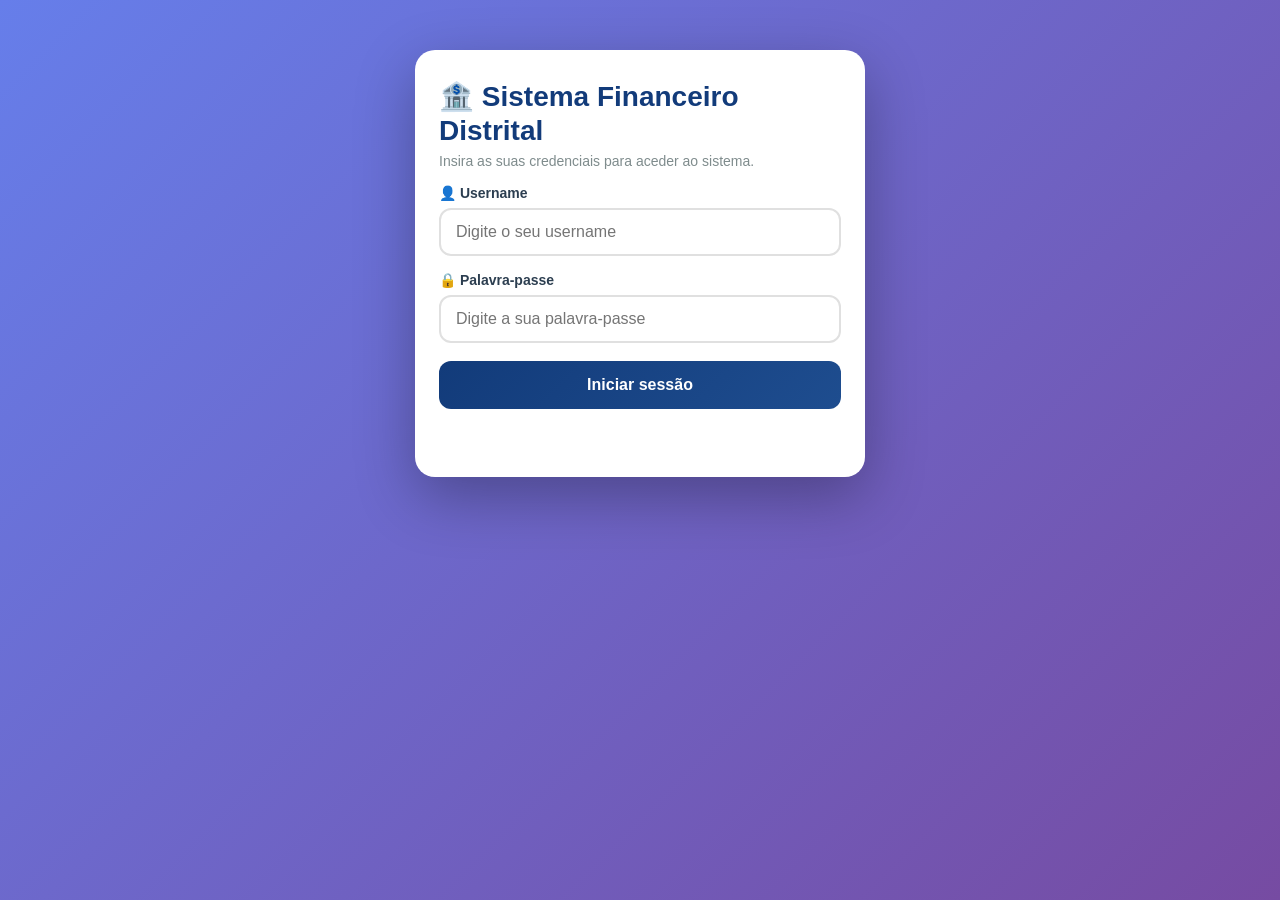
==== index.html @ 02a8eeae "Add files via upload" ====
<!DOCTYPE html>
<html lang="pt">
<head>
  <meta charset="UTF-8">
  <meta name="viewport" content="width=device-width, initial-scale=1.0, maximum-scale=1.0">
  <title>Systema Financeiro Distrital</title>
  <link rel="stylesheet" href="style.css">
</head>
<body>
  <div id="authView" class="auth-wrap">
    <h1>🏦 Sistema Financeiro Distrital</h1>
    <p>Insira as suas credenciais para aceder ao sistema.</p>

    <label for="username">👤 Username</label>
    <input id="username" type="text" autocomplete="off" placeholder="Digite o seu username">

    <label for="password">🔒 Palavra-passe</label>
    <input id="password" type="password" autocomplete="off" placeholder="Digite a sua palavra-passe">

    <button id="btnLogin" onclick="login()">Iniciar sessão</button>

    <div id="msg" class="msg"></div>
  </div>

  <div id="appView" class="wrap hidden">
    <div class="topbar">
      <div>
        <h1>📊 Dashboard Financeiro</h1>
        <p id="welcomeText" class="muted">Bem-vindo ao sistema.</p>
      </div>
      <div class="actions">
        <button class="info" onclick="openDashboard()">🔄 Actualizar</button>
        <button class="danger" onclick="logout()">🚪 Terminar sessão</button>
      </div>
    </div>

    <div class="grid">
      <div class="card"><div class="card-title">👤 Utilizador</div><div id="kpiUser" class="card-value">-</div></div>
      <div class="card"><div class="card-title">🎯 Perfil</div><div id="kpiPerfil" class="card-value profile-value">-</div></div>
      <div class="card"><div class="card-title">⛪ Igreja</div><div id="kpiIgreja" class="card-value">-</div></div>
      <div class="card"><div class="card-title">💰 Saldo Actual</div><div id="kpiSaldo" class="card-value">0,00 MZN</div></div>
    </div>

    <div class="layout">
      <div class="card">
        <!-- Hamburger toggle (visible on mobile only) -->
        <button class="menu-toggle" id="menuToggle" onclick="toggleMenu()" aria-label="Abrir menu">
          <div class="hamburger">
            <span></span>
            <span></span>
            <span></span>
          </div>
          Menu Principal
        </button>
        <h2 style="margin-bottom:10px;" class="desktop-only">📋 Menu Principal</h2>
        <ul id="menuList" class="menu-list"></ul>
      </div>

      <div class="card">
        <h2 id="contentTitle">Dashboard</h2>
        <div id="contentArea" class="muted">A carregar...</div>
      </div>
    </div>
  </div>

  <script src="config.js?v=3"></script>
  <script src="app.js?v=3"></script>
</body>
</html>
---- style.css ----
* {
  box-sizing: border-box;
  -webkit-tap-highlight-color: transparent;
}

body {
  font-family: 'Segoe UI', Tahoma, Geneva, Verdana, sans-serif;
  background: linear-gradient(135deg, #667eea 0%, #764ba2 100%);
  margin: 0;
  padding: 10px;
  min-height: 100vh;
}

/* ── AUTH ─────────────────────────────────────────── */

.auth-wrap {
  max-width: 450px;
  margin: 40px auto;
  background: #fff;
  padding: 30px 24px;
  border-radius: 20px;
  box-shadow: 0 20px 60px rgba(0,0,0,0.3);
  animation: slideUp 0.5s ease;
}

/* ── APP WRAPPER ──────────────────────────────────── */

.wrap {
  max-width: 1400px;
  margin: 0 auto;
  background: #fff;
  padding: 16px;
  border-radius: 16px;
  box-shadow: 0 20px 60px rgba(0,0,0,0.3);
  animation: fadeIn 0.5s ease;
}

/* ── ANIMATIONS ───────────────────────────────────── */

@keyframes fadeIn {
  from { opacity: 0; transform: translateY(20px); }
  to   { opacity: 1; transform: translateY(0); }
}

@keyframes slideUp {
  from { opacity: 0; transform: translateY(50px); }
  to   { opacity: 1; transform: translateY(0); }
}

@keyframes slideDown {
  from { opacity: 0; transform: translateY(-10px); }
  to   { opacity: 1; transform: translateY(0); }
}

/* ── TYPOGRAPHY ───────────────────────────────────── */

h1 {
  font-size: clamp(18px, 4vw, 28px);
  margin: 0 0 6px;
  color: #123b7a;
  display: flex;
  align-items: center;
  gap: 8px;
  line-height: 1.2;
}

h2 {
  font-size: clamp(16px, 3vw, 20px);
  margin: 0 0 15px;
  color: #2c3e50;
}

h3 {
  font-size: clamp(15px, 2.5vw, 18px);
  margin: 0 0 12px;
  color: #34495e;
}

p {
  color: #7f8c8d;
  margin-top: 0;
  font-size: 14px;
}

/* ── FORMS ────────────────────────────────────────── */

label {
  display: block;
  margin: 16px 0 7px;
  font-weight: 600;
  color: #2c3e50;
  font-size: 14px;
}

input, select, textarea {
  width: 100%;
  padding: 13px 15px;
  border: 2px solid #e0e0e0;
  border-radius: 12px;
  box-sizing: border-box;
  font-size: 16px; /* prevents iOS zoom on focus */
  transition: all 0.3s ease;
  font-family: inherit;
  -webkit-appearance: none;
  appearance: none;
}

input:focus, select:focus, textarea:focus {
  outline: none;
  border-color: #123b7a;
  box-shadow: 0 0 0 3px rgba(18,59,122,0.1);
}

textarea {
  min-height: 90px;
  resize: vertical;
}

/* ── BUTTONS ──────────────────────────────────────── */

button {
  width: 100%;
  margin-top: 18px;
  padding: 14px 20px;
  border: 0;
  border-radius: 12px;
  background: linear-gradient(135deg, #123b7a 0%, #1e4d8f 100%);
  color: #fff;
  font-weight: 700;
  cursor: pointer;
  transition: all 0.3s ease;
  font-size: 16px;
  touch-action: manipulation;
  min-height: 48px; /* accessible tap target */
}

button:hover {
  transform: translateY(-2px);
  box-shadow: 0 5px 15px rgba(18,59,122,0.3);
}

button:active {
  transform: translateY(0);
  opacity: 0.88;
}

button.secondary { background: linear-gradient(135deg, #6c757d 0%, #5a6268 100%); }
button.danger    { background: linear-gradient(135deg, #dc3545 0%, #c82333 100%); }
button.success   { background: linear-gradient(135deg, #28a745 0%, #218838 100%); }
button.info      { background: linear-gradient(135deg, #17a2b8 0%, #138496 100%); }

button:disabled {
  opacity: 0.6;
  cursor: not-allowed;
  transform: none;
}

/* ── MESSAGES ─────────────────────────────────────── */

.msg {
  margin-top: 14px;
  padding: 12px;
  border-radius: 10px;
  font-size: 14px;
  animation: fadeIn 0.3s ease;
}

.ok   { background: #d4edda; color: #155724; border: 1px solid #c3e6cb; }
.err  { background: #f8d7da; color: #721c24; border: 1px solid #f5c6cb; }
.info { background: #d1ecf1; color: #0c5460; border: 1px solid #bee5eb; }

/* ── BOX ──────────────────────────────────────────── */

.box {
  margin-top: 20px;
  padding: 16px;
  background: #f8f9fa;
  border-radius: 14px;
  border: 1px solid #e9ecef;
}

/* ── TOP BAR ──────────────────────────────────────── */

.topbar {
  display: flex;
  justify-content: space-between;
  align-items: flex-start;
  gap: 12px;
  margin-bottom: 20px;
  padding-bottom: 14px;
  border-bottom: 2px solid #e9ecef;
  flex-wrap: wrap;
}

.topbar .actions {
  display: flex;
  gap: 8px;
  flex-wrap: wrap;
  flex-shrink: 0;
}

.topbar .actions button {
  width: auto;
  margin-top: 0;
  padding: 10px 16px;
  font-size: 14px;
  min-height: 44px;
}

/* ── KPI GRID ─────────────────────────────────────── */

.grid {
  display: grid;
  grid-template-columns: repeat(auto-fit, minmax(140px, 1fr));
  gap: 12px;
  margin-top: 16px;
}

.card {
  background: linear-gradient(135deg, #fff 0%, #f8f9fa 100%);
  border: 1px solid #e9ecef;
  border-radius: 14px;
  padding: 16px;
  transition: all 0.3s ease;
  cursor: pointer;
}

.card:active {
  transform: scale(0.97);
}

.card-title {
  font-size: 11px;
  color: #6c757d;
  margin-bottom: 8px;
  text-transform: uppercase;
  letter-spacing: 0.8px;
  font-weight: 600;
}

.card-value {
  font-size: clamp(18px, 4vw, 26px);
  font-weight: 700;
  color: #123b7a;
  line-height: 1.2;
  word-break: break-word;
}

.card-value.profile-value {
  font-size: clamp(13px, 3vw, 17px);
  word-break: break-word;
}

/* ── HAMBURGER MENU BUTTON ────────────────────────── */

.menu-toggle {
  display: none;
  background: none;
  border: none;
  padding: 8px;
  margin: 0 0 12px;
  width: auto;
  min-height: unset;
  cursor: pointer;
  border-radius: 10px;
  transition: background 0.2s;
  align-items: center;
  gap: 8px;
  font-size: 14px;
  font-weight: 600;
  color: #123b7a;
}

.menu-toggle:hover {
  background: #e8f0fe;
  transform: none;
  box-shadow: none;
}

.menu-toggle .hamburger {
  display: flex;
  flex-direction: column;
  gap: 5px;
  width: 22px;
}

.menu-toggle .hamburger span {
  display: block;
  height: 2px;
  background: #123b7a;
  border-radius: 2px;
  transition: all 0.3s ease;
}

.menu-toggle.open .hamburger span:nth-child(1) {
  transform: translateY(7px) rotate(45deg);
}
.menu-toggle.open .hamburger span:nth-child(2) {
  opacity: 0;
  transform: scaleX(0);
}
.menu-toggle.open .hamburger span:nth-child(3) {
  transform: translateY(-7px) rotate(-45deg);
}

/* ── LAYOUT (sidebar + content) ──────────────────── */

.layout {
  display: grid;
  grid-template-columns: 260px 1fr;
  gap: 20px;
  margin-top: 20px;
}

/* ── MENU LIST ────────────────────────────────────── */

.menu-list {
  list-style: none;
  padding: 0;
  margin: 0;
}

.menu-list li {
  padding: 13px 15px;
  margin-bottom: 4px;
  border-radius: 10px;
  font-size: 14px;
  cursor: pointer;
  transition: all 0.25s ease;
  color: #495057;
  min-height: 44px;
  display: flex;
  align-items: center;
}

.menu-list li:hover {
  background: #e8f0fe;
  transform: translateX(4px);
}

.menu-list li.active {
  background: linear-gradient(135deg, #123b7a 0%, #1e4d8f 100%);
  color: #fff;
}

/* ── MISC ─────────────────────────────────────────── */

.muted {
  color: #6c757d;
  font-size: 14px;
}

.hidden {
  display: none !important;
}

/* ── TABLE ────────────────────────────────────────── */

table {
  width: 100%;
  border-collapse: collapse;
  font-size: 14px;
}

th {
  text-align: left;
  padding: 11px 10px;
  background: #f8f9fa;
  font-weight: 600;
  color: #495057;
  border-bottom: 2px solid #dee2e6;
  white-space: nowrap;
}

td {
  text-align: left;
  padding: 11px 10px;
  border-bottom: 1px solid #e9ecef;
  vertical-align: top;
}

tr:hover { background: #f8f9fa; }

/* ── ROW ACTIONS ──────────────────────────────────── */

.row-actions {
  display: flex;
  gap: 6px;
  flex-wrap: wrap;
}

.row-actions button {
  width: auto;
  margin-top: 0;
  padding: 8px 12px;
  font-size: 12px;
  min-height: 36px;
}

/* ── SECTION GRID ─────────────────────────────────── */

.section-grid {
  display: grid;
  grid-template-columns: repeat(auto-fit, minmax(300px, 1fr));
  gap: 16px;
  margin-bottom: 16px;
}

/* ── BADGES ───────────────────────────────────────── */

hr.soft {
  border: none;
  border-top: 2px solid #e9ecef;
  margin: 18px 0;
}

.badge {
  display: inline-block;
  padding: 4px 8px;
  border-radius: 6px;
  font-size: 11px;
  font-weight: 600;
}

.badge-success { background: #d4edda; color: #155724; }
.badge-warning { background: #fff3cd; color: #856404; }
.badge-danger  { background: #f8d7da; color: #721c24; }
.badge-info    { background: #d1ecf1; color: #0c5460; }

/* ════════════════════════════════════════════════════
   RESPONSIVE BREAKPOINTS
   ════════════════════════════════════════════════════ */

/* ── TABLET ≤ 900px ───────────────────────────────── */
@media (max-width: 900px) {
  .layout {
    grid-template-columns: 220px 1fr;
    gap: 16px;
  }

  .grid {
    grid-template-columns: repeat(auto-fit, minmax(130px, 1fr));
  }

  .wrap {
    padding: 14px;
  }
}

/* ── MOBILE ≤ 680px ───────────────────────────────── */
@media (max-width: 680px) {

  body {
    padding: 0;
    background: #f0f2f5;
  }

  /* Auth form fills the screen on mobile */
  .auth-wrap {
    margin: 0;
    min-height: 100vh;
    border-radius: 0;
    padding: 40px 20px 30px;
    box-shadow: none;
    display: flex;
    flex-direction: column;
    justify-content: center;
  }

  /* App wrapper fills screen */
  .wrap {
    border-radius: 0;
    padding: 12px;
    box-shadow: none;
    min-height: 100vh;
  }

  /* Top bar stacks title & buttons */
  .topbar {
    flex-direction: column;
    align-items: stretch;
    gap: 10px;
  }

  .topbar .actions {
    width: 100%;
  }

  .topbar .actions button {
    flex: 1;
    min-width: 0;
    padding: 11px 10px;
    font-size: 13px;
  }

  /* KPI cards: 2 columns */
  .grid {
    grid-template-columns: 1fr 1fr;
    gap: 10px;
    margin-top: 12px;
  }

  .card {
    padding: 13px 11px;
    border-radius: 12px;
  }

  .card-value {
    font-size: 17px;
  }

  .card-title {
    font-size: 10px;
  }

  /* Show hamburger, hide sidebar card heading */
  .menu-toggle {
    display: flex;
  }

  /* Sidebar collapses into a slide-down drawer */
  .layout {
    grid-template-columns: 1fr;
    gap: 0;
    margin-top: 12px;
  }

  /* Sidebar card */
  .layout > .card:first-child {
    border-radius: 12px;
    padding: 12px;
    margin-bottom: 12px;
  }

  /* Menu list hidden by default on mobile */
  .layout > .card:first-child .menu-list {
    display: none;
    animation: slideDown 0.25s ease;
  }

  .layout > .card:first-child .menu-list.open {
    display: block;
  }

  /* Menu items larger tap targets */
  .menu-list li {
    padding: 14px 14px;
    font-size: 15px;
    border-radius: 10px;
    min-height: 50px;
  }

  /* Content card */
  .layout > .card:last-child {
    border-radius: 12px;
    padding: 14px;
  }

  /* Tables scroll horizontally */
  .box > div[style*="overflow"],
  .overflow-table {
    overflow-x: auto;
    -webkit-overflow-scrolling: touch;
  }

  table {
    min-width: 400px;
  }

  th, td {
    padding: 9px 8px;
    font-size: 13px;
  }

  /* Section grid single column */
  .section-grid {
    grid-template-columns: 1fr;
    gap: 12px;
  }

  .box {
    padding: 13px;
    margin-top: 14px;
  }

  h1 {
    font-size: 19px;
  }

  h2 {
    font-size: 16px;
    margin-bottom: 10px;
  }

  /* Row action buttons stack */
  .row-actions {
    flex-direction: column;
    gap: 5px;
  }

  .row-actions button {
    width: 100%;
    text-align: center;
  }
}

/* ── SMALL MOBILE ≤ 380px ─────────────────────────── */
@media (max-width: 380px) {
  .grid {
    grid-template-columns: 1fr;
  }

  .topbar .actions {
    flex-direction: column;
  }

  .topbar .actions button {
    width: 100%;
  }
}
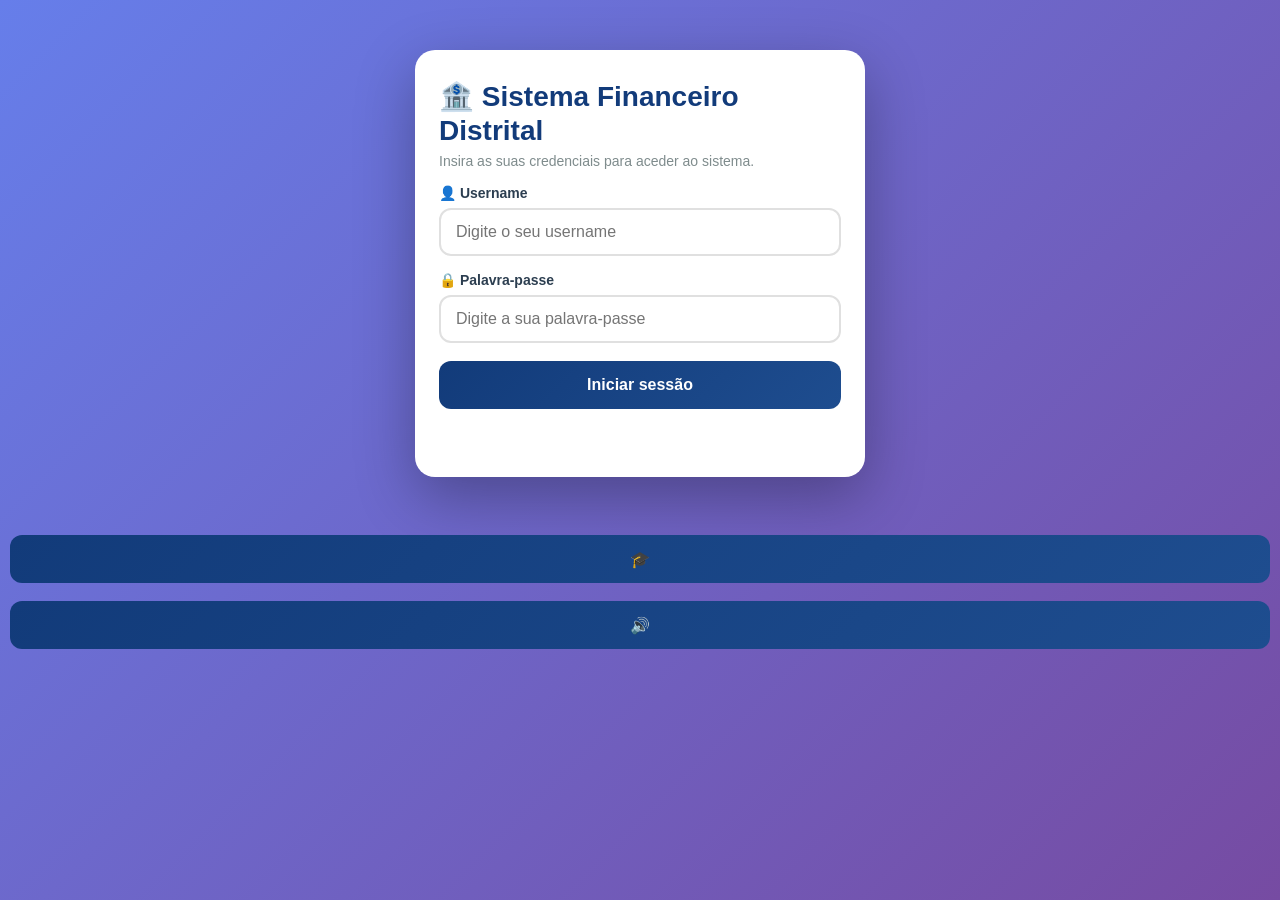
==== commit eab2d901: "Add files via upload" ====
--- a/index.html
+++ b/index.html
@@ -1,69 +1,151 @@
-<!DOCTYPE html>
-<html lang="pt">
-<head>
-  <meta charset="UTF-8">
-  <meta name="viewport" content="width=device-width, initial-scale=1.0, maximum-scale=1.0">
-  <title>Systema Financeiro Distrital</title>
-  <link rel="stylesheet" href="style.css">
-</head>
-<body>
-  <div id="authView" class="auth-wrap">
-    <h1>🏦 Sistema Financeiro Distrital</h1>
-    <p>Insira as suas credenciais para aceder ao sistema.</p>
-
-    <label for="username">👤 Username</label>
-    <input id="username" type="text" autocomplete="off" placeholder="Digite o seu username">
-
-    <label for="password">🔒 Palavra-passe</label>
-    <input id="password" type="password" autocomplete="off" placeholder="Digite a sua palavra-passe">
-
-    <button id="btnLogin" onclick="login()">Iniciar sessão</button>
-
-    <div id="msg" class="msg"></div>
-  </div>
-
-  <div id="appView" class="wrap hidden">
-    <div class="topbar">
-      <div>
-        <h1>📊 Dashboard Financeiro</h1>
-        <p id="welcomeText" class="muted">Bem-vindo ao sistema.</p>
-      </div>
-      <div class="actions">
-        <button class="info" onclick="openDashboard()">🔄 Actualizar</button>
-        <button class="danger" onclick="logout()">🚪 Terminar sessão</button>
-      </div>
-    </div>
-
-    <div class="grid">
-      <div class="card"><div class="card-title">👤 Utilizador</div><div id="kpiUser" class="card-value">-</div></div>
-      <div class="card"><div class="card-title">🎯 Perfil</div><div id="kpiPerfil" class="card-value profile-value">-</div></div>
-      <div class="card"><div class="card-title">⛪ Igreja</div><div id="kpiIgreja" class="card-value">-</div></div>
-      <div class="card"><div class="card-title">💰 Saldo Actual</div><div id="kpiSaldo" class="card-value">0,00 MZN</div></div>
-    </div>
-
-    <div class="layout">
-      <div class="card">
-        <!-- Hamburger toggle (visible on mobile only) -->
-        <button class="menu-toggle" id="menuToggle" onclick="toggleMenu()" aria-label="Abrir menu">
-          <div class="hamburger">
-            <span></span>
-            <span></span>
-            <span></span>
-          </div>
-          Menu Principal
-        </button>
-        <h2 style="margin-bottom:10px;" class="desktop-only">📋 Menu Principal</h2>
-        <ul id="menuList" class="menu-list"></ul>
-      </div>
-
-      <div class="card">
-        <h2 id="contentTitle">Dashboard</h2>
-        <div id="contentArea" class="muted">A carregar...</div>
-      </div>
-    </div>
-  </div>
-
-  <script src="config.js?v=3"></script>
-  <script src="app.js?v=3"></script>
-</body>
-</html>
+<!DOCTYPE html>
+<html lang="pt">
+<head>
+  <meta charset="UTF-8">
+  <meta name="viewport" content="width=device-width, initial-scale=1.0, maximum-scale=1.0">
+  <title>Systema Financeiro Distrital</title>
+  <link rel="stylesheet" href="style.css">
+</head>
+<body>
+  <div id="authView" class="auth-wrap">
+    <h1>🏦 Sistema Financeiro Distrital</h1>
+    <p>Insira as suas credenciais para aceder ao sistema.</p>
+
+    <label for="username">👤 Username</label>
+    <input id="username" type="text" autocomplete="off" placeholder="Digite o seu username">
+
+    <label for="password">🔒 Palavra-passe</label>
+    <input id="password" type="password" autocomplete="off" placeholder="Digite a sua palavra-passe">
+
+    <button id="btnLogin" onclick="login()">Iniciar sessão</button>
+
+    <div id="msg" class="msg"></div>
+  </div>
+
+  <div id="appView" class="wrap hidden">
+    <div class="topbar">
+      <div>
+        <h1>📊 Dashboard Financeiro</h1>
+        <p id="welcomeText" class="muted">Bem-vindo ao sistema.</p>
+      </div>
+      <div class="actions">
+        <button class="info" onclick="openDashboard()">🔄 Actualizar</button>
+        <button class="danger" onclick="logout()">🚪 Terminar sessão</button>
+      </div>
+    </div>
+
+    <div class="grid">
+      <div class="card"><div class="card-title">👤 Utilizador</div><div id="kpiUser" class="card-value">-</div></div>
+      <div class="card"><div class="card-title">🎯 Perfil</div><div id="kpiPerfil" class="card-value profile-value">-</div></div>
+      <div class="card"><div class="card-title">⛪ Igreja</div><div id="kpiIgreja" class="card-value">-</div></div>
+      <div class="card"><div class="card-title">💰 Saldo Actual</div><div id="kpiSaldo" class="card-value">0,00 MZN</div></div>
+    </div>
+
+    <div class="layout">
+      <div class="card">
+        <button class="menu-toggle" id="menuToggle" onclick="toggleMenu()" aria-label="Abrir menu">
+          <div class="hamburger">
+            <span></span>
+            <span></span>
+            <span></span>
+          </div>
+          Menu Principal
+        </button>
+        <h2 style="margin-bottom:10px;" class="desktop-only">📋 Menu Principal</h2>
+        <ul id="menuList" class="menu-list"></ul>
+      </div>
+
+      <div class="card">
+        <h2 id="contentTitle">Dashboard</h2>
+        <div id="contentArea" class="muted">A carregar...</div>
+      </div>
+    </div>
+  </div>
+
+  <!-- ========== TOUR MODAL ========== -->
+  <div id="tourModal" class="tour-modal hidden">
+    <div class="tour-container">
+      <div class="tour-header">
+        <h3>🎓 Tour Guiado do Sistema</h3>
+        <button class="tour-close" onclick="closeTour()">✕</button>
+      </div>
+      <div class="tour-content">
+        <div class="tour-slide active" data-step="0">
+          <div class="tour-icon">🏦</div>
+          <h4>Bem-vindo ao Sistema Financeiro Distrital</h4>
+          <p>Este tour vai explicar as principais funcionalidades do sistema.</p>
+          <div class="tour-progress">Passo 1 de 7</div>
+        </div>
+        <div class="tour-slide" data-step="1">
+          <div class="tour-icon">🔐</div>
+          <h4>Login e Autenticação</h4>
+          <p>Insira o seu username e palavra-passe para aceder ao sistema. As credenciais são fornecidas pelo administrador.</p>
+        </div>
+        <div class="tour-slide" data-step="2">
+          <div class="tour-icon">📊</div>
+          <h4>Dashboard</h4>
+          <p>O dashboard mostra:</p>
+          <ul>
+            <li>Receitas e despesas aprovadas</li>
+            <li>Saldo actual</li>
+            <li>Lançamentos pendentes por estado</li>
+            <li>Resumo por departamento</li>
+          </ul>
+        </div>
+        <div class="tour-slide" data-step="3">
+          <div class="tour-icon">📝</div>
+          <h4>Lançamentos</h4>
+          <p>Crie, edite e submeta lançamentos financeiros:</p>
+          <ul>
+            <li>Receitas ou despesas</li>
+            <li>Anexe comprovativos (PDF, imagens)</li>
+            <li>Guarde como rascunho ou submeta para aprovação</li>
+          </ul>
+        </div>
+        <div class="tour-slide" data-step="4">
+          <div class="tour-icon">✓</div>
+          <h4>Aprovações</h4>
+          <p>Fluxo de aprovação em 2 níveis:</p>
+          <ul>
+            <li><strong>Nível 1:</strong> Tesoureiro Distrital</li>
+            <li><strong>Nível 2:</strong> Administrador Geral</li>
+            <li>Lançamentos rejeitados requerem motivo</li>
+          </ul>
+        </div>
+        <div class="tour-slide" data-step="5">
+          <div class="tour-icon">📈</div>
+          <h4>Orçamentos e Relatórios</h4>
+          <p>Visualize:</p>
+          <ul>
+            <li>Orçamentos por rubrica e departamento</li>
+            <li>Relatórios financeiros filtráveis por mês/ano</li>
+            <li>Resumos de entradas, saídas e saldos</li>
+          </ul>
+        </div>
+        <div class="tour-slide" data-step="6">
+          <div class="tour-icon">⚙️</div>
+          <h4>Administração</h4>
+          <p>Gestão completa do sistema:</p>
+          <ul>
+            <li>Utilizadores e perfis</li>
+            <li>Departamentos e igrejas</li>
+            <li>Permissões e acessos</li>
+          </ul>
+        </div>
+      </div>
+      <div class="tour-footer">
+        <button class="tour-prev" onclick="tourPrev()" disabled>◀ Anterior</button>
+        <button class="tour-next" onclick="tourNext()">Próximo ▶</button>
+        <button class="tour-skip" onclick="closeTour()">Fechar</button>
+      </div>
+    </div>
+  </div>
+
+  <!-- Botões flutuantes -->
+  <button id="tourFab" class="tour-fab" onclick="startTour()" title="Tour guiado">🎓</button>
+  <button id="audioFab" class="audio-fab" onclick="playAudioExplanation()" title="Explicação em áudio">🔊</button>
+
+  <script src="config.js?v=8"></script>
+  <script src="app.js?v=8"></script>
+</body>
+</html>
--- a/style.css
+++ b/style.css
@@ -239,7 +239,7 @@
 }
 
 .card-value {
-  font-size: clamp(18px, 4vw, 26px);
+  font-size: clamp(14px, 2.5vw, 18px);
   font-weight: 700;
   color: #123b7a;
   line-height: 1.2;
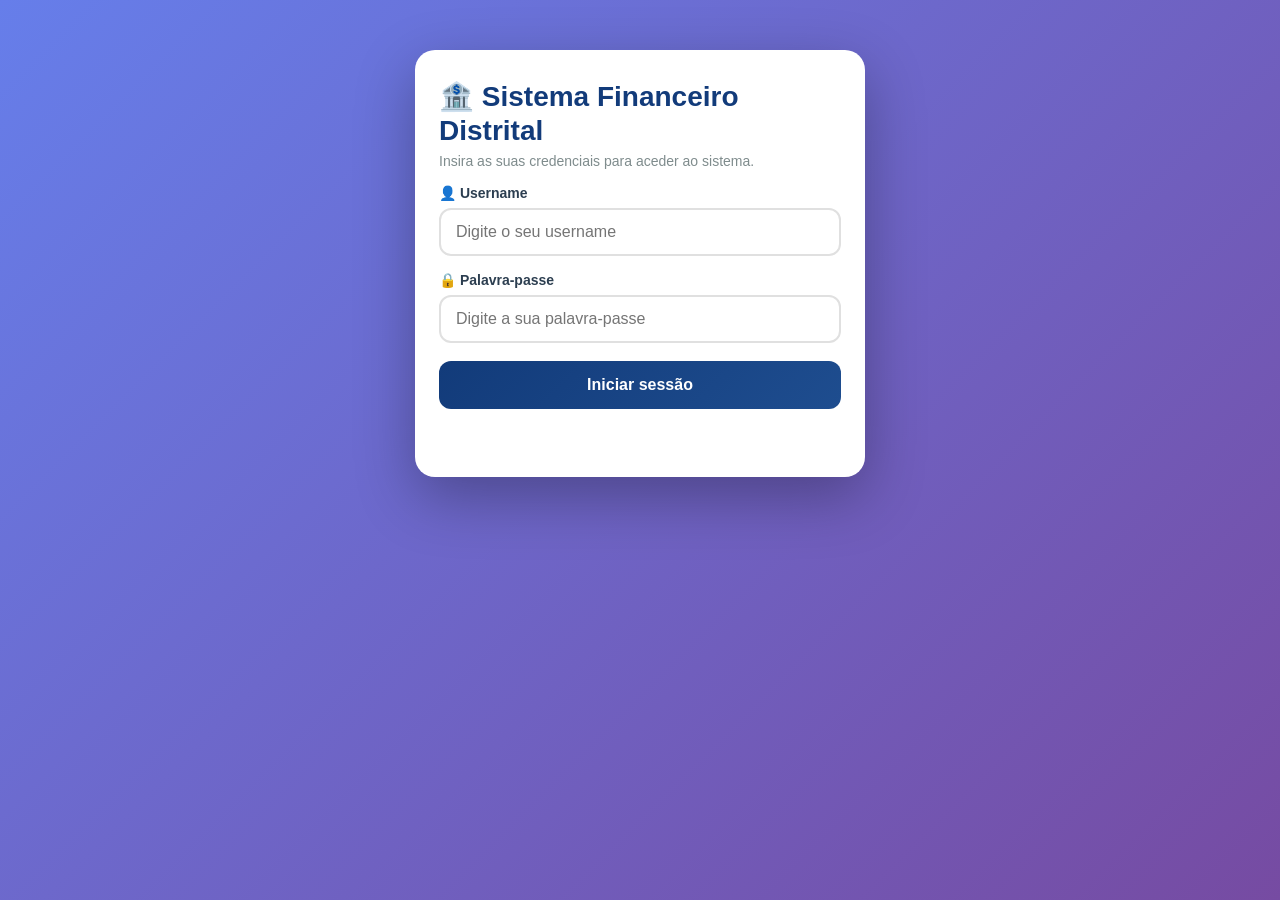
==== commit d2b50729: "Update index.html" ====
--- a/index.html
+++ b/index.html
@@ -43,6 +43,7 @@
 
     <div class="layout">
       <div class="card">
+        <!-- Hamburger toggle (visible on mobile only) -->
         <button class="menu-toggle" id="menuToggle" onclick="toggleMenu()" aria-label="Abrir menu">
           <div class="hamburger">
             <span></span>
@@ -62,90 +63,7 @@
     </div>
   </div>
 
-  <!-- ========== TOUR MODAL ========== -->
-  <div id="tourModal" class="tour-modal hidden">
-    <div class="tour-container">
-      <div class="tour-header">
-        <h3>🎓 Tour Guiado do Sistema</h3>
-        <button class="tour-close" onclick="closeTour()">✕</button>
-      </div>
-      <div class="tour-content">
-        <div class="tour-slide active" data-step="0">
-          <div class="tour-icon">🏦</div>
-          <h4>Bem-vindo ao Sistema Financeiro Distrital</h4>
-          <p>Este tour vai explicar as principais funcionalidades do sistema.</p>
-          <div class="tour-progress">Passo 1 de 7</div>
-        </div>
-        <div class="tour-slide" data-step="1">
-          <div class="tour-icon">🔐</div>
-          <h4>Login e Autenticação</h4>
-          <p>Insira o seu username e palavra-passe para aceder ao sistema. As credenciais são fornecidas pelo administrador.</p>
-        </div>
-        <div class="tour-slide" data-step="2">
-          <div class="tour-icon">📊</div>
-          <h4>Dashboard</h4>
-          <p>O dashboard mostra:</p>
-          <ul>
-            <li>Receitas e despesas aprovadas</li>
-            <li>Saldo actual</li>
-            <li>Lançamentos pendentes por estado</li>
-            <li>Resumo por departamento</li>
-          </ul>
-        </div>
-        <div class="tour-slide" data-step="3">
-          <div class="tour-icon">📝</div>
-          <h4>Lançamentos</h4>
-          <p>Crie, edite e submeta lançamentos financeiros:</p>
-          <ul>
-            <li>Receitas ou despesas</li>
-            <li>Anexe comprovativos (PDF, imagens)</li>
-            <li>Guarde como rascunho ou submeta para aprovação</li>
-          </ul>
-        </div>
-        <div class="tour-slide" data-step="4">
-          <div class="tour-icon">✓</div>
-          <h4>Aprovações</h4>
-          <p>Fluxo de aprovação em 2 níveis:</p>
-          <ul>
-            <li><strong>Nível 1:</strong> Tesoureiro Distrital</li>
-            <li><strong>Nível 2:</strong> Administrador Geral</li>
-            <li>Lançamentos rejeitados requerem motivo</li>
-          </ul>
-        </div>
-        <div class="tour-slide" data-step="5">
-          <div class="tour-icon">📈</div>
-          <h4>Orçamentos e Relatórios</h4>
-          <p>Visualize:</p>
-          <ul>
-            <li>Orçamentos por rubrica e departamento</li>
-            <li>Relatórios financeiros filtráveis por mês/ano</li>
-            <li>Resumos de entradas, saídas e saldos</li>
-          </ul>
-        </div>
-        <div class="tour-slide" data-step="6">
-          <div class="tour-icon">⚙️</div>
-          <h4>Administração</h4>
-          <p>Gestão completa do sistema:</p>
-          <ul>
-            <li>Utilizadores e perfis</li>
-            <li>Departamentos e igrejas</li>
-            <li>Permissões e acessos</li>
-          </ul>
-        </div>
-      </div>
-      <div class="tour-footer">
-        <button class="tour-prev" onclick="tourPrev()" disabled>◀ Anterior</button>
-        <button class="tour-next" onclick="tourNext()">Próximo ▶</button>
-        <button class="tour-skip" onclick="closeTour()">Fechar</button>
-      </div>
-    </div>
-  </div>
-
-  <!-- Botões flutuantes -->
-  <button id="tourFab" class="tour-fab" onclick="startTour()" title="Tour guiado">🎓</button>
-  <button id="audioFab" class="audio-fab" onclick="playAudioExplanation()" title="Explicação em áudio">🔊</button>
-
   <script src="config.js?v=8"></script>
   <script src="app.js?v=8"></script>
 </body>
-</html>+</html>
--- a/style.css
+++ b/style.css
@@ -98,7 +98,7 @@
   border: 2px solid #e0e0e0;
   border-radius: 12px;
   box-sizing: border-box;
-  font-size: 16px; /* prevents iOS zoom on focus */
+  font-size: 16px;
   transition: all 0.3s ease;
   font-family: inherit;
   -webkit-appearance: none;
@@ -131,7 +131,7 @@
   transition: all 0.3s ease;
   font-size: 16px;
   touch-action: manipulation;
-  min-height: 48px; /* accessible tap target */
+  min-height: 48px;
 }
 
 button:hover {
@@ -427,11 +427,184 @@
 .badge-danger  { background: #f8d7da; color: #721c24; }
 .badge-info    { background: #d1ecf1; color: #0c5460; }
 
+/* ========== TOUR MODAL E FABS ========== */
+.tour-modal {
+  position: fixed;
+  inset: 0;
+  background: rgba(0,0,0,0.7);
+  z-index: 10000;
+  display: flex;
+  align-items: center;
+  justify-content: center;
+  backdrop-filter: blur(4px);
+}
+
+.tour-container {
+  background: #fff;
+  border-radius: 24px;
+  max-width: 480px;
+  width: 90%;
+  max-height: 85vh;
+  overflow: hidden;
+  box-shadow: 0 25px 50px -12px rgba(0,0,0,0.25);
+  animation: slideUp 0.3s ease;
+}
+
+.tour-header {
+  display: flex;
+  justify-content: space-between;
+  align-items: center;
+  padding: 18px 20px;
+  background: linear-gradient(135deg, #123b7a, #1e4d8f);
+  color: #fff;
+}
+
+.tour-header h3 {
+  margin: 0;
+  color: #fff;
+}
+
+.tour-close {
+  background: rgba(255,255,255,0.2);
+  border: none;
+  color: #fff;
+  font-size: 20px;
+  cursor: pointer;
+  width: 32px;
+  height: 32px;
+  border-radius: 50%;
+  display: flex;
+  align-items: center;
+  justify-content: center;
+  margin: 0;
+  padding: 0;
+}
+
+.tour-close:hover {
+  background: rgba(255,255,255,0.3);
+  transform: none;
+}
+
+.tour-content {
+  padding: 24px;
+  max-height: 55vh;
+  overflow-y: auto;
+}
+
+.tour-slide {
+  display: none;
+  animation: fadeIn 0.3s ease;
+}
+
+.tour-slide.active {
+  display: block;
+}
+
+.tour-icon {
+  font-size: 48px;
+  text-align: center;
+  margin-bottom: 16px;
+}
+
+.tour-slide h4 {
+  font-size: 20px;
+  color: #123b7a;
+  margin: 0 0 12px;
+  text-align: center;
+}
+
+.tour-slide p, .tour-slide ul {
+  color: #495057;
+  line-height: 1.5;
+}
+
+.tour-slide ul {
+  padding-left: 20px;
+  margin: 10px 0;
+}
+
+.tour-slide li {
+  margin: 8px 0;
+}
+
+.tour-progress {
+  text-align: center;
+  margin-top: 20px;
+  font-size: 12px;
+  color: #6c757d;
+}
+
+.tour-footer {
+  display: flex;
+  gap: 10px;
+  padding: 16px 20px;
+  border-top: 1px solid #e9ecef;
+  background: #f8f9fa;
+}
+
+.tour-footer button {
+  width: auto;
+  margin: 0;
+  padding: 10px 16px;
+  font-size: 14px;
+  min-height: unset;
+}
+
+.tour-prev, .tour-next {
+  flex: 1;
+}
+
+.tour-skip {
+  background: #6c757d;
+}
+
+.tour-prev:disabled {
+  opacity: 0.5;
+  cursor: not-allowed;
+}
+
+.tour-fab, .audio-fab {
+  position: fixed;
+  bottom: 20px;
+  right: 20px;
+  width: 56px;
+  height: 56px;
+  border-radius: 50%;
+  background: linear-gradient(135deg, #123b7a, #1e4d8f);
+  color: #fff;
+  font-size: 24px;
+  display: flex;
+  align-items: center;
+  justify-content: center;
+  cursor: pointer;
+  box-shadow: 0 4px 12px rgba(0,0,0,0.2);
+  transition: all 0.3s ease;
+  z-index: 1000;
+  border: none;
+}
+
+.audio-fab {
+  bottom: 90px;
+  background: linear-gradient(135deg, #28a745, #218838);
+}
+
+.tour-fab:hover, .audio-fab:hover {
+  transform: scale(1.1);
+  box-shadow: 0 6px 16px rgba(0,0,0,0.3);
+}
+
+.highlight-element {
+  position: relative;
+  z-index: 10001;
+  box-shadow: 0 0 0 4px #ffc107, 0 0 0 8px rgba(255,193,7,0.3);
+  border-radius: 8px;
+  transition: all 0.3s ease;
+}
+
 /* ════════════════════════════════════════════════════
    RESPONSIVE BREAKPOINTS
    ════════════════════════════════════════════════════ */
 
-/* ── TABLET ≤ 900px ───────────────────────────────── */
 @media (max-width: 900px) {
   .layout {
     grid-template-columns: 220px 1fr;
@@ -447,15 +620,12 @@
   }
 }
 
-/* ── MOBILE ≤ 680px ───────────────────────────────── */
 @media (max-width: 680px) {
-
   body {
     padding: 0;
     background: #f0f2f5;
   }
 
-  /* Auth form fills the screen on mobile */
   .auth-wrap {
     margin: 0;
     min-height: 100vh;
@@ -467,7 +637,6 @@
     justify-content: center;
   }
 
-  /* App wrapper fills screen */
   .wrap {
     border-radius: 0;
     padding: 12px;
@@ -475,7 +644,6 @@
     min-height: 100vh;
   }
 
-  /* Top bar stacks title & buttons */
   .topbar {
     flex-direction: column;
     align-items: stretch;
@@ -493,7 +661,6 @@
     font-size: 13px;
   }
 
-  /* KPI cards: 2 columns */
   .grid {
     grid-template-columns: 1fr 1fr;
     gap: 10px;
@@ -513,26 +680,22 @@
     font-size: 10px;
   }
 
-  /* Show hamburger, hide sidebar card heading */
   .menu-toggle {
     display: flex;
   }
 
-  /* Sidebar collapses into a slide-down drawer */
   .layout {
     grid-template-columns: 1fr;
     gap: 0;
     margin-top: 12px;
   }
 
-  /* Sidebar card */
   .layout > .card:first-child {
     border-radius: 12px;
     padding: 12px;
     margin-bottom: 12px;
   }
 
-  /* Menu list hidden by default on mobile */
   .layout > .card:first-child .menu-list {
     display: none;
     animation: slideDown 0.25s ease;
@@ -542,7 +705,6 @@
     display: block;
   }
 
-  /* Menu items larger tap targets */
   .menu-list li {
     padding: 14px 14px;
     font-size: 15px;
@@ -550,13 +712,11 @@
     min-height: 50px;
   }
 
-  /* Content card */
   .layout > .card:last-child {
     border-radius: 12px;
     padding: 14px;
   }
 
-  /* Tables scroll horizontally */
   .box > div[style*="overflow"],
   .overflow-table {
     overflow-x: auto;
@@ -572,7 +732,6 @@
     font-size: 13px;
   }
 
-  /* Section grid single column */
   .section-grid {
     grid-template-columns: 1fr;
     gap: 12px;
@@ -592,7 +751,6 @@
     margin-bottom: 10px;
   }
 
-  /* Row action buttons stack */
   .row-actions {
     flex-direction: column;
     gap: 5px;
@@ -602,9 +760,23 @@
     width: 100%;
     text-align: center;
   }
-}
-
-/* ── SMALL MOBILE ≤ 380px ─────────────────────────── */
+  
+  .tour-fab, .audio-fab {
+    width: 48px;
+    height: 48px;
+    font-size: 20px;
+  }
+  
+  .audio-fab {
+    bottom: 80px;
+  }
+  
+  .tour-container {
+    width: 95%;
+    max-height: 90vh;
+  }
+}
+
 @media (max-width: 380px) {
   .grid {
     grid-template-columns: 1fr;
@@ -618,3 +790,137 @@
     width: 100%;
   }
 }
+
+/* ========== TOUR SEM ECRÃ ESCURO ========== */
+.tour-highlight {
+  position: relative;
+  z-index: 10000;
+  box-shadow: 0 0 0 4px #ffc107, 0 0 0 8px rgba(255,193,7,0.3);
+  border-radius: 12px;
+  transition: all 0.3s ease;
+  background: #fff !important;
+}
+
+.tour-tooltip {
+  font-family: 'Segoe UI', Tahoma, Geneva, Verdana, sans-serif;
+}
+
+.tour-tooltip-header {
+  display: flex;
+  align-items: center;
+  gap: 12px;
+  padding: 16px 20px;
+  background: linear-gradient(135deg, #123b7a, #1e4d8f);
+  color: #fff;
+}
+
+.tour-tooltip-icon {
+  font-size: 24px;
+}
+
+.tour-tooltip-header h4 {
+  margin: 0;
+  font-size: 16px;
+  color: #fff;
+}
+
+.tour-tooltip-body {
+  padding: 20px;
+  background: #fff;
+}
+
+.tour-tooltip-body p {
+  margin: 0 0 12px;
+  font-size: 14px;
+  line-height: 1.5;
+  color: #2c3e50;
+}
+
+.tour-progress {
+  font-size: 11px;
+  color: #6c757d;
+  text-align: right;
+  margin-top: 12px;
+}
+
+.tour-tooltip-footer {
+  display: flex;
+  gap: 8px;
+  padding: 12px 20px;
+  background: #f8f9fa;
+  border-top: 1px solid #e9ecef;
+}
+
+.tour-tooltip-footer button {
+  width: auto;
+  margin: 0;
+  padding: 8px 14px;
+  font-size: 13px;
+  min-height: unset;
+  border-radius: 8px;
+  cursor: pointer;
+  transition: all 0.2s ease;
+}
+
+.tour-btn-next {
+  background: linear-gradient(135deg, #28a745, #218838);
+  color: #fff;
+  border: none;
+}
+
+.tour-btn-prev {
+  background: #6c757d;
+  color: #fff;
+  border: none;
+}
+
+.tour-btn-skip {
+  background: #dc3545;
+  color: #fff;
+  border: none;
+}
+
+.tour-btn-prev:disabled {
+  opacity: 0.5;
+  cursor: not-allowed;
+}
+
+.tour-btn-next:hover, .tour-btn-prev:hover, .tour-btn-skip:hover {
+  transform: translateY(-1px);
+  opacity: 0.9;
+}
+
+.tour-overlay-light {
+  pointer-events: none;
+}
+
+/* Animações */
+@keyframes fadeIn {
+  from { opacity: 0; transform: translateY(-10px); }
+  to { opacity: 1; transform: translateY(0); }
+}
+
+/* Responsivo */
+@media (max-width: 680px) {
+  .tour-tooltip {
+    max-width: 280px !important;
+  }
+  
+  .tour-tooltip-footer button {
+    padding: 6px 10px;
+    font-size: 11px;
+  }
+  
+  .tour-tooltip-header h4 {
+    font-size: 14px;
+  }
+  
+  .tour-tooltip-body p {
+    font-size: 12px;
+  }
+}
+
+
+
+
+
